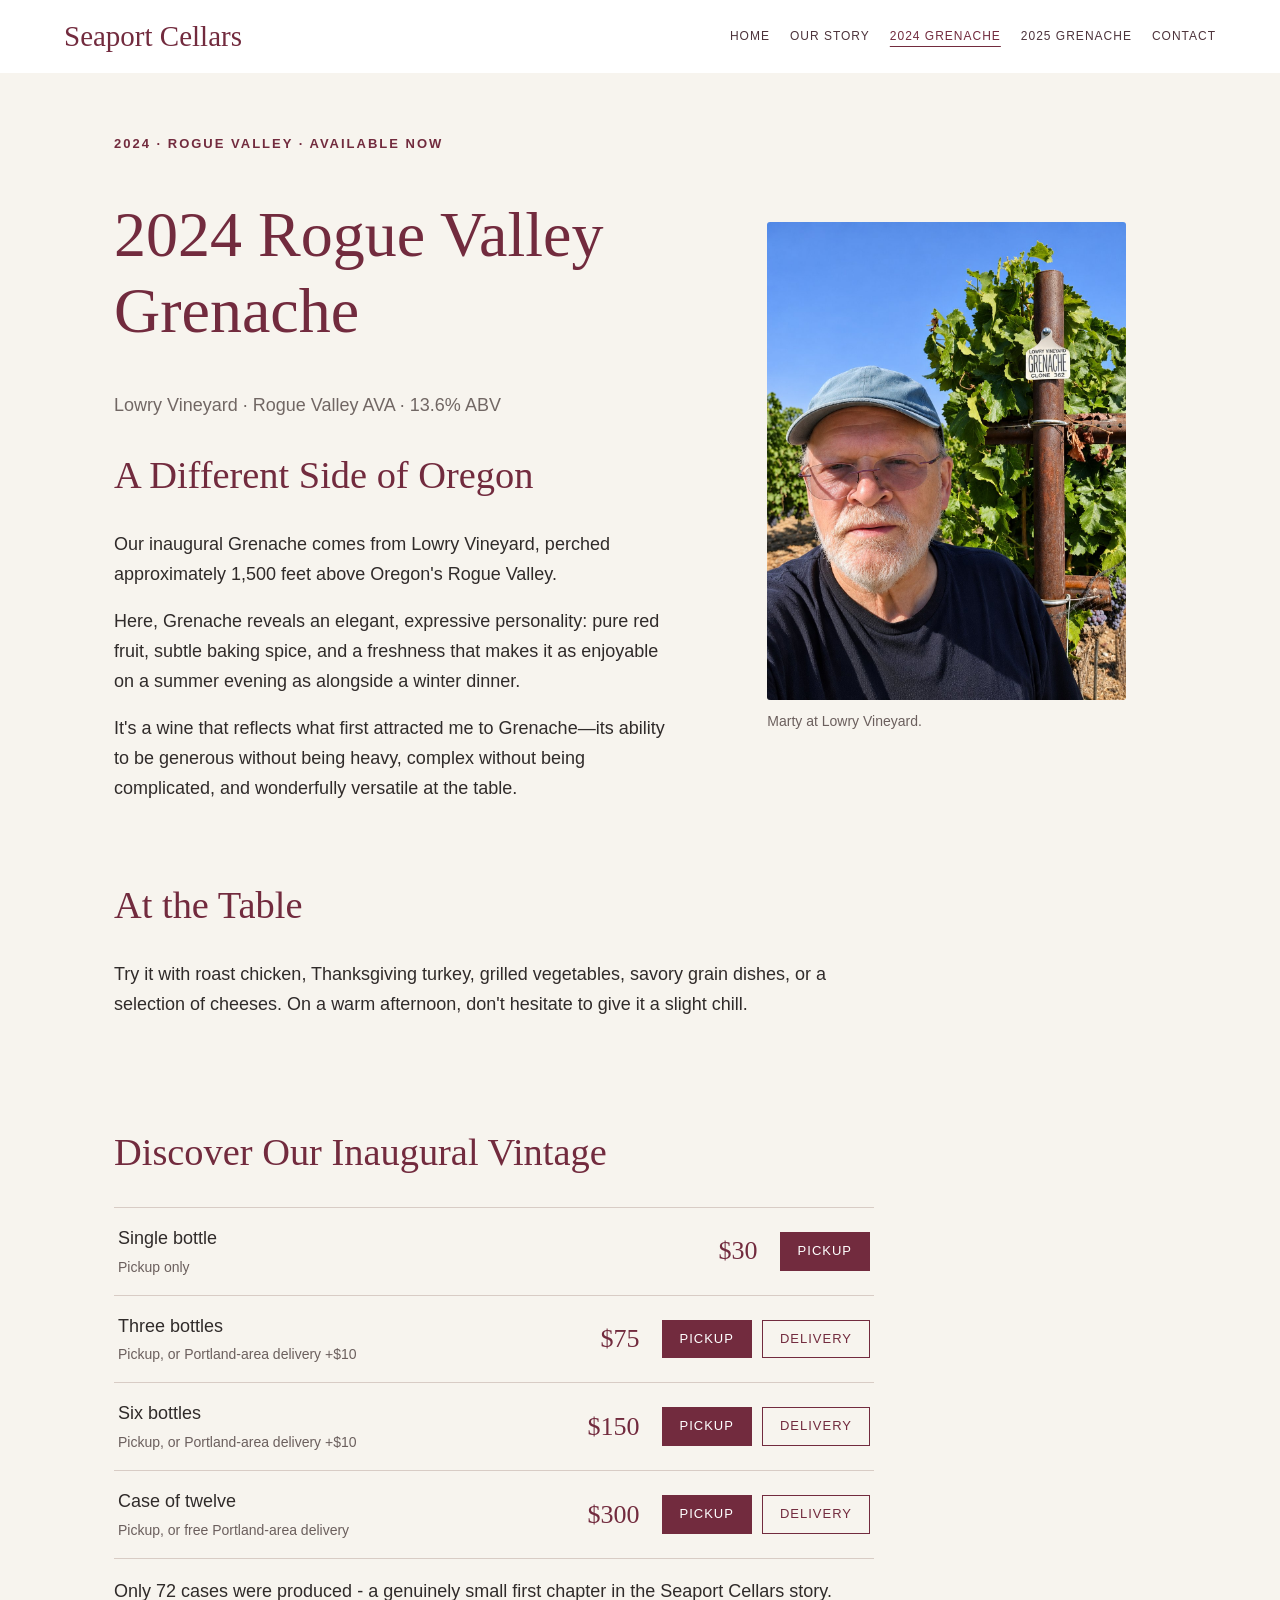
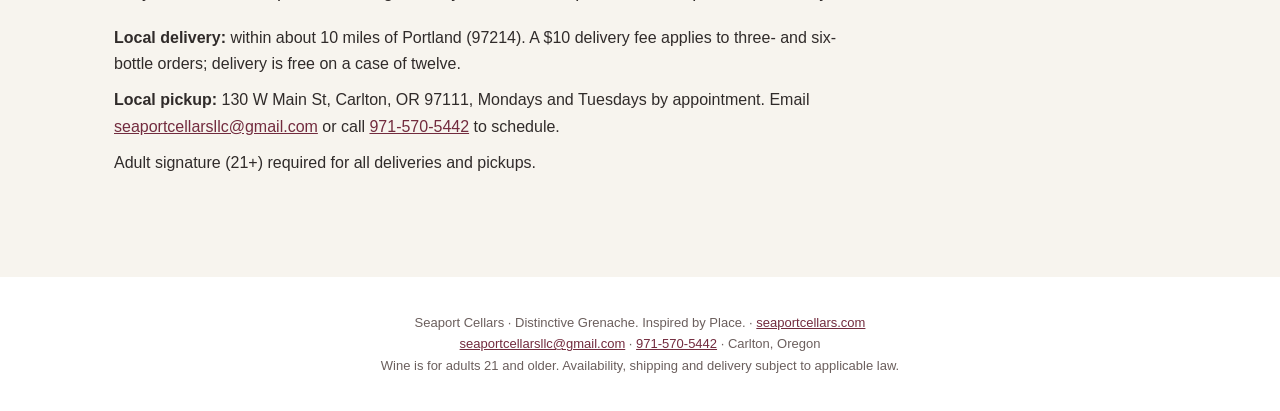
==== 2024-grenache.html @ ebc522fb "Redesign site as multi-page Grenache site with 2025 vintage page Replace the one-page Tailwind tab s" ====
<!doctype html>
<html lang="en">
<head>
  <meta charset="utf-8">
  <meta name="viewport" content="width=device-width,initial-scale=1">
  <title>2024 Rogue Valley Grenache | Seaport Cellars</title>
  <meta name="description" content="Seaport Cellars 2024 Rogue Valley Grenache from Lowry Vineyard, 1,500 feet above Oregon's Rogue Valley. Only 72 cases produced. Order for pickup in Carlton or Portland-area delivery.">
  <link rel="canonical" href="https://www.seaportcellars.com/2024-grenache.html">
  <link rel="stylesheet" href="assets/styles.css">
</head>
<body>
  <header>
    <a class="brand" href="index.html">Seaport Cellars</a>
    <nav aria-label="Main navigation">
      <a href="index.html">Home</a>
      <a href="our-story.html">Our Story</a>
      <a href="2024-grenache.html" aria-current="page">2024 Grenache</a>
      <a href="2025-grenache.html">2025 Grenache</a>
      <a href="contact.html">Contact</a>
    </nav>
  </header>

  <main class="wrap">
    <div class="split">
      <div>
        <div class="eyebrow">2024 · Rogue Valley · Available now</div>
        <h1>2024 Rogue Valley Grenache</h1>
        <p class="muted">Lowry Vineyard · Rogue Valley AVA · 13.6% ABV</p>
        <h2>A Different Side of Oregon</h2>
        <p>Our inaugural Grenache comes from Lowry Vineyard, perched approximately 1,500 feet above Oregon's Rogue Valley.</p>
        <p>Here, Grenache reveals an elegant, expressive personality: pure red fruit, subtle baking spice, and a freshness that makes it as enjoyable on a summer evening as alongside a winter dinner.</p>
        <p>It's a wine that reflects what first attracted me to Grenache—its ability to be generous without being heavy, complex without being complicated, and wonderfully versatile at the table.</p>
      </div>
      <figure>
        <img class="photo" src="assets/marty-lowry.jpg" alt="Marty at Lowry Vineyard beside the Grenache Clone 362 sign">
        <figcaption class="caption">Marty at Lowry Vineyard.</figcaption>
      </figure>
    </div>

    <section class="section">
      <h2>At the Table</h2>
      <p>Try it with roast chicken, Thanksgiving turkey, grilled vegetables, savory grain dishes, or a selection of cheeses. On a warm afternoon, don't hesitate to give it a slight chill.</p>
    </section>

    <section class="section" id="buy">
      <h2>Discover Our Inaugural Vintage</h2>

      <div class="buy">
        <div class="buy-row">
          <div class="buy-what">Single bottle<span class="fine">Pickup only</span></div>
          <div class="buy-price">$30</div>
          <div class="buy-actions">
            <button type="button" class="btn btn-sm" data-buy="single" data-mode="pickup">Pickup</button>
          </div>
        </div>
        <div class="buy-row">
          <div class="buy-what">Three bottles<span class="fine">Pickup, or Portland-area delivery +$10</span></div>
          <div class="buy-price">$75</div>
          <div class="buy-actions">
            <button type="button" class="btn btn-sm" data-buy="threepack" data-mode="pickup">Pickup</button>
            <button type="button" class="btn btn-sm btn-outline" data-buy="threepack" data-mode="delivery">Delivery</button>
          </div>
        </div>
        <div class="buy-row">
          <div class="buy-what">Six bottles<span class="fine">Pickup, or Portland-area delivery +$10</span></div>
          <div class="buy-price">$150</div>
          <div class="buy-actions">
            <button type="button" class="btn btn-sm" data-buy="sixpack" data-mode="pickup">Pickup</button>
            <button type="button" class="btn btn-sm btn-outline" data-buy="sixpack" data-mode="delivery">Delivery</button>
          </div>
        </div>
        <div class="buy-row">
          <div class="buy-what">Case of twelve<span class="fine">Pickup, or free Portland-area delivery</span></div>
          <div class="buy-price">$300</div>
          <div class="buy-actions">
            <button type="button" class="btn btn-sm" data-buy="case" data-mode="pickup">Pickup</button>
            <button type="button" class="btn btn-sm btn-outline" data-buy="case" data-mode="delivery">Delivery</button>
          </div>
        </div>
      </div>

      <p>Only 72 cases were produced - a genuinely small first chapter in the Seaport Cellars story.</p>

      <ul class="info">
        <li><strong>Local delivery:</strong> within about 10 miles of Portland (97214). A $10 delivery fee applies to three- and six-bottle orders; delivery is free on a case of twelve.</li>
        <li><strong>Local pickup:</strong> 130 W Main St, Carlton, OR 97111, Mondays and Tuesdays by appointment. Email <a href="mailto:seaportcellarsllc@gmail.com">seaportcellarsllc@gmail.com</a> or call <a href="tel:+19715705442">971-570-5442</a> to schedule.</li>
        <li>Adult signature (21+) required for all deliveries and pickups.</li>
      </ul>
    </section>
  </main>

  <footer>
    Seaport Cellars · Distinctive Grenache. Inspired by Place. · <a href="https://seaportcellars.com">seaportcellars.com</a><br>
    <a href="mailto:seaportcellarsllc@gmail.com">seaportcellarsllc@gmail.com</a> · <a href="tel:+19715705442">971-570-5442</a> · Carlton, Oregon<br>
    Wine is for adults 21 and older. Availability, shipping and delivery subject to applicable law.
  </footer>

  <script src="assets/site.js"></script>
  <script src="assets/shop.js"></script>
</body>
</html>
---- assets/styles.css ----
*{box-sizing:border-box}body{margin:0;background:#f7f4ee;color:#302b2a;font-family:Arial,Helvetica,sans-serif;line-height:1.65}header{background:#fff;padding:20px 5%;display:flex;align-items:center;justify-content:space-between;gap:18px;flex-wrap:wrap}.brand{font:29px Georgia,serif;color:#722b3e;text-decoration:none}nav{display:flex;gap:20px;flex-wrap:wrap}nav a{font-size:12px;letter-spacing:1px;color:#4d333b;text-decoration:none;text-transform:uppercase}nav a:hover{text-decoration:underline}h1,h2,h3{font-family:Georgia,serif;color:#722b3e;line-height:1.18;font-weight:normal}h1{font-size:clamp(38px,5vw,66px)}h2{font-size:clamp(27px,3vw,40px)}h3{font-size:26px}p{font-size:18px;max-width:720px}.eyebrow{font-size:13px;letter-spacing:2px;font-weight:bold;color:#722b3e;text-transform:uppercase}.wrap{max-width:1180px;margin:auto;padding:60px 5%}.split{display:grid;grid-template-columns:1.12fr .88fr;gap:55px;align-items:center}.split.reverse{grid-template-columns:.85fr 1.15fr}.photo{width:100%;height:auto;display:block;border-radius:3px}.hero-photo{height:calc(100vh - 84px);min-height:580px;object-fit:cover;object-position:center}.hero{display:grid;grid-template-columns:57% 43%;align-items:stretch;min-height:calc(100vh - 84px)}.hero .copy{padding:8vw 10%;align-self:center}.hero h1{margin:32px 0}.hero p{font-size:clamp(17px,1.6vw,23px)}.btn{display:inline-block;background:#722b3e;color:white;padding:15px 25px;text-decoration:none;letter-spacing:1px;text-transform:uppercase;font-size:13px;margin-top:15px}.btn:hover{background:#51202d}.note{font-size:12px;color:#776b68;letter-spacing:1px;margin-top:18px}.muted{color:#716764}.section{padding:30px 0}.band{background:#eee8e1;padding:35px 5%}.band-inner{max-width:1100px;margin:auto}.pricing{border-collapse:collapse;max-width:530px;width:100%;font-size:18px}.pricing td{padding:12px 8px;border-bottom:1px solid #d8ccc5}.pricing td:last-child{text-align:right}.fine{font-size:14px;color:#6b5f5d}.caption{font-size:14px;color:#6b5f5d;margin-top:10px}.callout{background:#51272d;color:white;padding:40px;border-radius:4px}.callout h2{color:white}.callout p{color:#f5e8e3}.callout .fine{color:#e5d3cf}footer{padding:35px 5%;background:#fff;color:#6b5f5d;font-size:13px;text-align:center}footer a{color:#722b3e}.textpage{max-width:800px}.textpage p{margin:0 0 21px}.cards{display:grid;grid-template-columns:1fr 1fr;gap:30px}.card{background:white;padding:20px}.card img{width:100%;height:280px;object-fit:cover}.card h3{margin-bottom:0}.card p{font-size:16px}@media(max-width:800px){.hero,.split,.split.reverse,.cards{grid-template-columns:1fr}.hero-photo{height:460px;min-height:0}.hero .copy{padding:45px 7%}.wrap{padding:40px 6%}header{padding:18px 6%}.split{gap:25px}.callout{padding:26px}}

/* ------------------------------------------------------------------
   Site additions (2026-11): checkout buttons, signup forms, dialogs,
   contact page. Marty's base styles above are unchanged.
   ------------------------------------------------------------------ */
nav a[aria-current="page"]{color:#722b3e;text-decoration:underline;text-underline-offset:6px}
.btn{border:0;cursor:pointer;font-family:inherit;line-height:1.3}
.btn-outline{background:transparent;color:#722b3e;box-shadow:inset 0 0 0 1px #722b3e}
.btn-outline:hover{background:#f1e6e1;color:#51202d}
.btn-sm{padding:11px 18px;margin-top:0}
.sr-only{position:absolute;width:1px;height:1px;padding:0;margin:-1px;overflow:hidden;clip:rect(0,0,0,0);white-space:nowrap;border:0}

/* 2024 checkout list */
.buy{max-width:760px;border-top:1px solid #d8ccc5;margin:10px 0 18px}
.buy-row{display:flex;align-items:center;gap:12px 22px;flex-wrap:wrap;padding:16px 4px;border-bottom:1px solid #d8ccc5}
.buy-what{flex:1 1 220px;font-size:18px}
.buy-what .fine{display:block;margin:2px 0 0}
.buy-price{font:26px Georgia,serif;color:#722b3e;min-width:72px;text-align:right}
.buy-actions{display:flex;gap:10px;flex-wrap:wrap}
.info{list-style:none;padding:0;margin:18px 0 0;max-width:760px}
.info li{font-size:16px;margin:0 0 10px}
main a:not(.btn){color:#722b3e}

/* mailing-list signup */
.signup{display:flex;gap:10px;flex-wrap:wrap;max-width:560px;margin:8px 0 4px}
.signup input[type=email]{flex:1 1 240px;min-width:0;padding:13px 14px;font-size:16px;border:1px solid #cbbdb6;border-radius:3px;background:#fff;color:#302b2a}
.signup .btn{margin-top:0}
.callout .signup .btn{background:#f7f4ee;color:#51272d}
.callout .signup .btn:hover{background:#fff}

/* dialogs (age check, zip check, messages) */
dialog.modal{border:0;border-radius:4px;padding:0;max-width:440px;width:calc(100% - 32px);color:#302b2a;background:#fff}
dialog.modal::backdrop{background:rgba(30,20,22,.55)}
.modal-body{padding:28px;text-align:center}
.modal-body h3{margin:0 0 12px}
.modal-body p{font-size:16px;margin:0 auto 16px}
.modal-actions{display:flex;flex-direction:column;gap:10px}
.modal-actions .btn{margin-top:0;width:100%}
.zip-input{width:100%;padding:13px;font-size:20px;letter-spacing:4px;text-align:center;border:1px solid #cbbdb6;border-radius:3px;margin-bottom:8px}
.form-error{color:#a12a34;font-size:14px}

/* contact page */
.contact-grid{display:grid;grid-template-columns:1fr 1fr;gap:40px;align-items:start}
.contact-grid .card{padding:30px}
.contact-grid h2{margin-top:0}
.contact-grid a{color:#722b3e}

@media(max-width:800px){.contact-grid{grid-template-columns:1fr;gap:25px}.buy-price{text-align:left}}
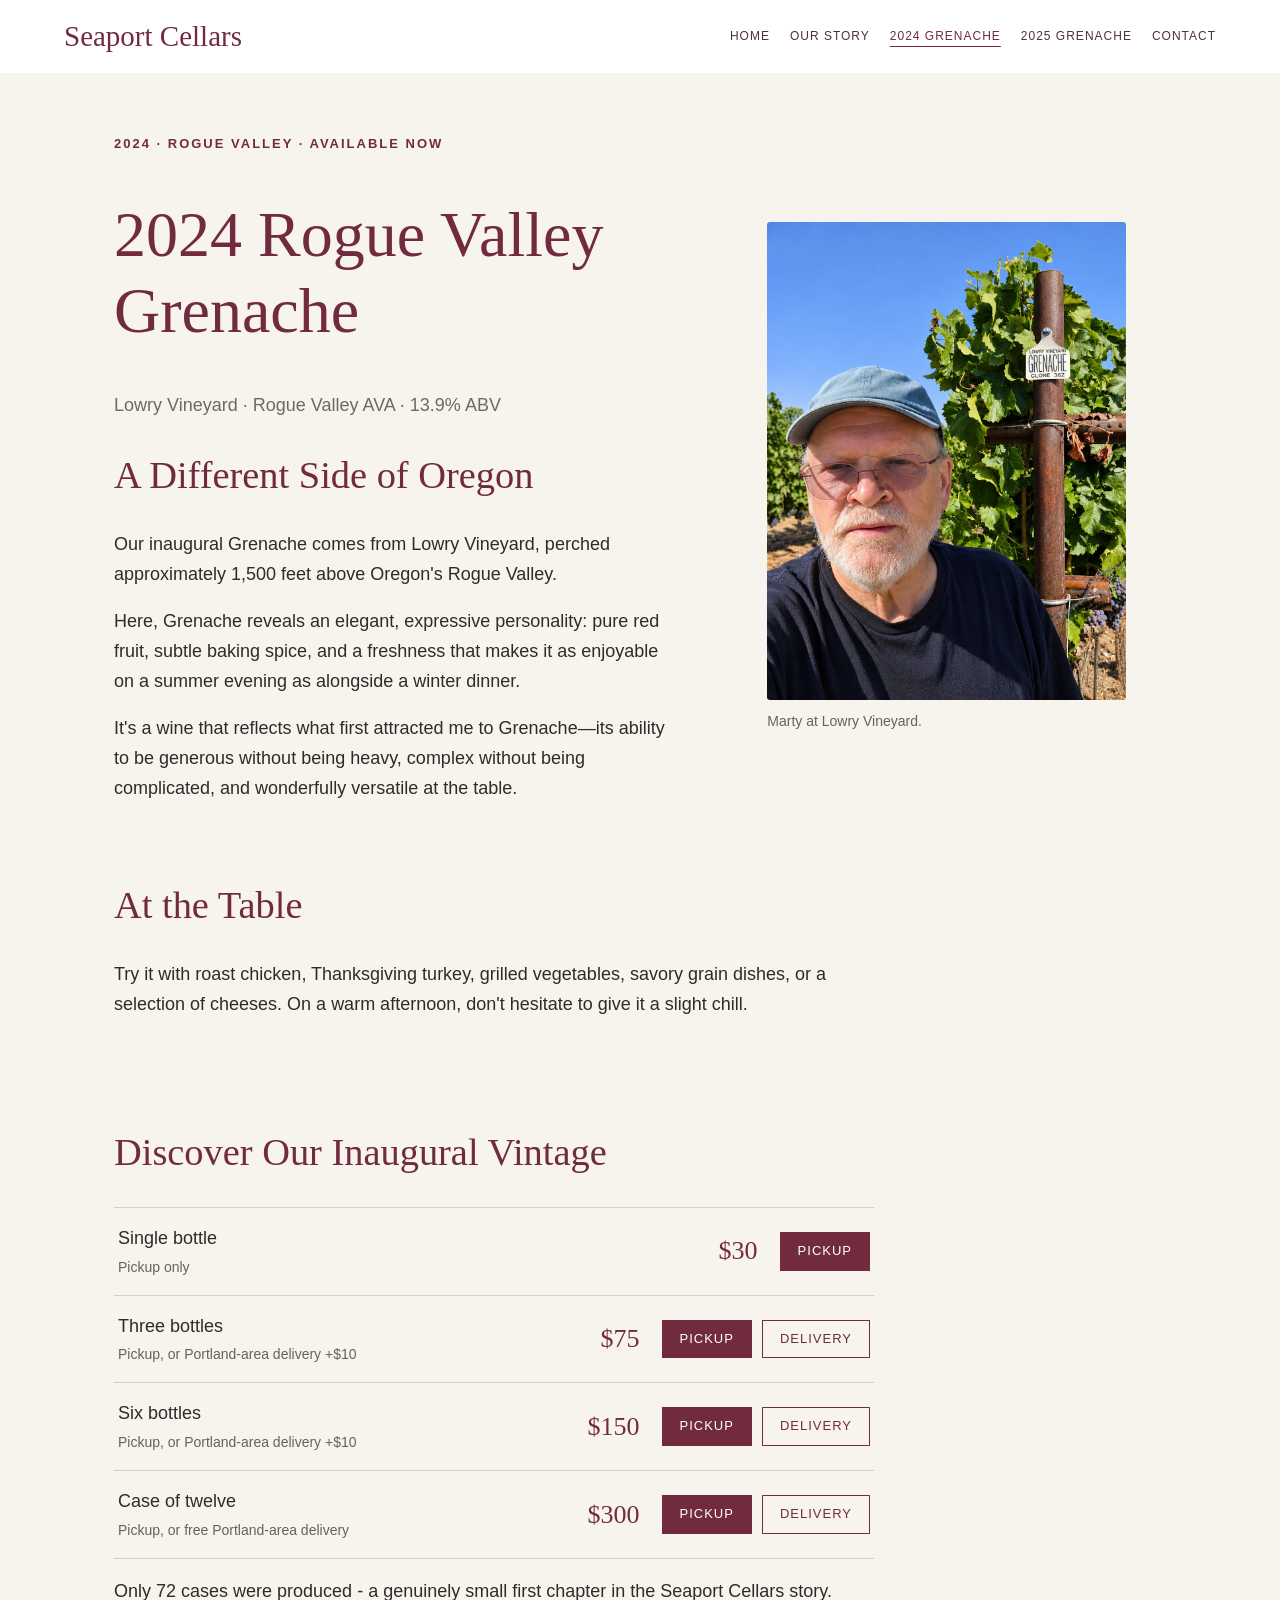
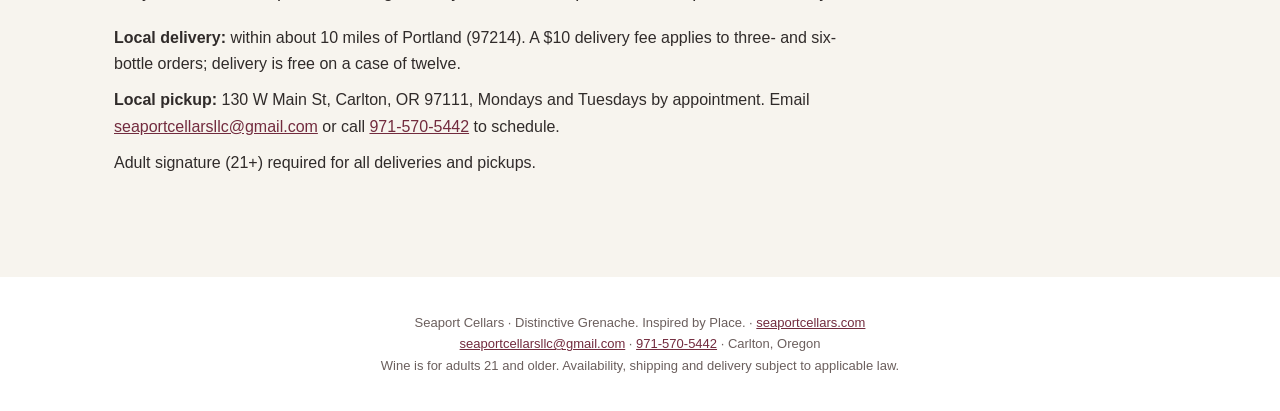
==== commit 8e96fc98: "Correct 2024 Grenache ABV to 13.9% Co-Authored-By: Claude Opus 5.5 <noreply@anthropic.com>" ====
--- a/2024-grenache.html
+++ b/2024-grenache.html
@@ -25,7 +25,7 @@
       <div>
         <div class="eyebrow">2024 · Rogue Valley · Available now</div>
         <h1>2024 Rogue Valley Grenache</h1>
-        <p class="muted">Lowry Vineyard · Rogue Valley AVA · 13.6% ABV</p>
+        <p class="muted">Lowry Vineyard · Rogue Valley AVA · 13.9% ABV</p>
         <h2>A Different Side of Oregon</h2>
         <p>Our inaugural Grenache comes from Lowry Vineyard, perched approximately 1,500 feet above Oregon's Rogue Valley.</p>
         <p>Here, Grenache reveals an elegant, expressive personality: pure red fruit, subtle baking spice, and a freshness that makes it as enjoyable on a summer evening as alongside a winter dinner.</p>
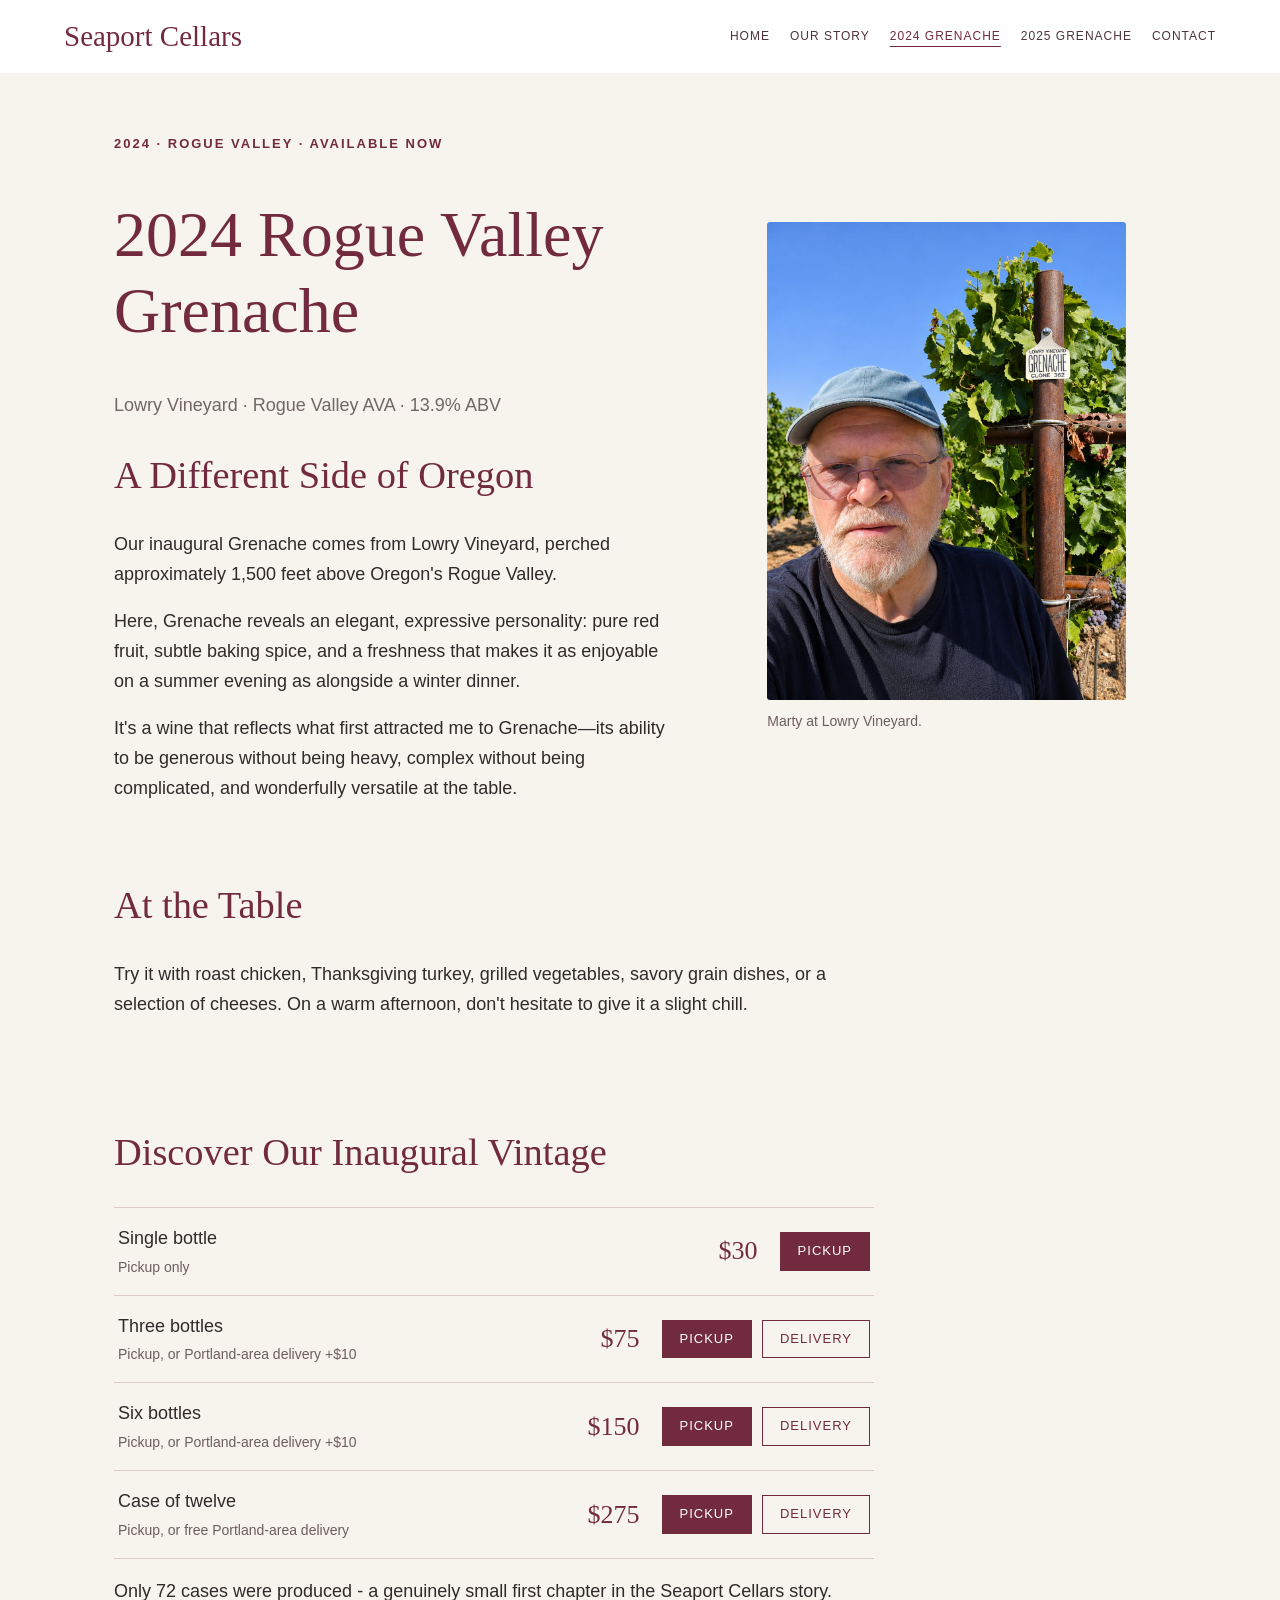
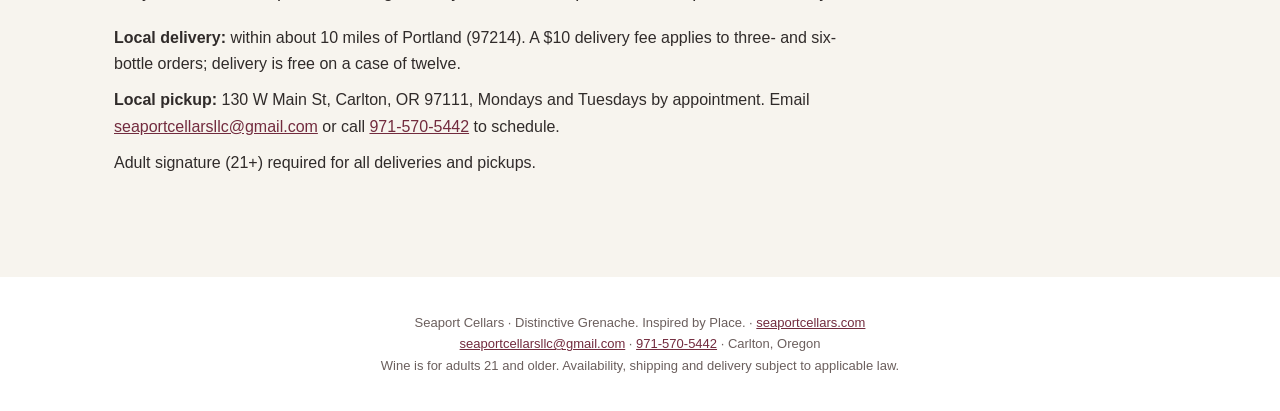
==== commit 0153e4c1: "Set the case of twelve to $275 The case Pickup and Delivery buttons on the 2024 page now open new $2" ====
--- a/2024-grenache.html
+++ b/2024-grenache.html
@@ -10,9 +10,9 @@
 </head>
 <body>
   <header>
-    <a class="brand" href="index.html">Seaport Cellars</a>
+    <a class="brand" href="/">Seaport Cellars</a>
     <nav aria-label="Main navigation">
-      <a href="index.html">Home</a>
+      <a href="/">Home</a>
       <a href="our-story.html">Our Story</a>
       <a href="2024-grenache.html" aria-current="page">2024 Grenache</a>
       <a href="2025-grenache.html">2025 Grenache</a>
@@ -71,7 +71,7 @@
         </div>
         <div class="buy-row">
           <div class="buy-what">Case of twelve<span class="fine">Pickup, or free Portland-area delivery</span></div>
-          <div class="buy-price">$300</div>
+          <div class="buy-price">$275</div>
           <div class="buy-actions">
             <button type="button" class="btn btn-sm" data-buy="case" data-mode="pickup">Pickup</button>
             <button type="button" class="btn btn-sm btn-outline" data-buy="case" data-mode="delivery">Delivery</button>
@@ -90,7 +90,7 @@
   </main>
 
   <footer>
-    Seaport Cellars · Distinctive Grenache. Inspired by Place. · <a href="https://seaportcellars.com">seaportcellars.com</a><br>
+    Seaport Cellars · Distinctive Grenache. Inspired by Place. · <a href="https://www.seaportcellars.com/">seaportcellars.com</a><br>
     <a href="mailto:seaportcellarsllc@gmail.com">seaportcellarsllc@gmail.com</a> · <a href="tel:+19715705442">971-570-5442</a> · Carlton, Oregon<br>
     Wine is for adults 21 and older. Availability, shipping and delivery subject to applicable law.
   </footer>
--- a/assets/styles.css
+++ b/assets/styles.css
@@ -22,12 +22,17 @@
 .info li{font-size:16px;margin:0 0 10px}
 main a:not(.btn){color:#722b3e}
 
-/* mailing-list signup */
-.signup{display:flex;gap:10px;flex-wrap:wrap;max-width:560px;margin:8px 0 4px}
-.signup input[type=email]{flex:1 1 240px;min-width:0;padding:13px 14px;font-size:16px;border:1px solid #cbbdb6;border-radius:3px;background:#fff;color:#302b2a}
-.signup .btn{margin-top:0}
-.callout .signup .btn{background:#f7f4ee;color:#51272d}
-.callout .signup .btn:hover{background:#fff}
+/* mailing-list signup: MailerLite embedded forms (their markup, their CSS left out) */
+.ml-signup{max-width:560px;margin:8px 0 4px}
+.ml-signup .ml-block-form{display:flex;flex-direction:column;align-items:flex-start;gap:12px;margin:0}
+.ml-signup .ml-form-formContent,.ml-signup .ml-field-group{width:100%}
+.ml-signup input[type=email]{width:100%;box-sizing:border-box;padding:13px 14px;font-size:16px;border:1px solid #cbbdb6;border-radius:3px;background:#fff;color:#302b2a}
+.ml-signup .ml-error input[type=email]{border-color:#a12a34;box-shadow:0 0 0 1px #a12a34}
+.ml-signup .ml-form-recaptcha.ml-error .g-recaptcha{outline:2px solid #a12a34;outline-offset:2px}
+.ml-signup .btn{margin-top:0}
+.ml-signup .ml-form-successContent p{margin:8px 0 4px}
+.callout .ml-signup .btn{background:#f7f4ee;color:#51272d}
+.callout .ml-signup .btn:hover{background:#fff}
 
 /* dialogs (age check, zip check, messages) */
 dialog.modal{border:0;border-radius:4px;padding:0;max-width:440px;width:calc(100% - 32px);color:#302b2a;background:#fff}
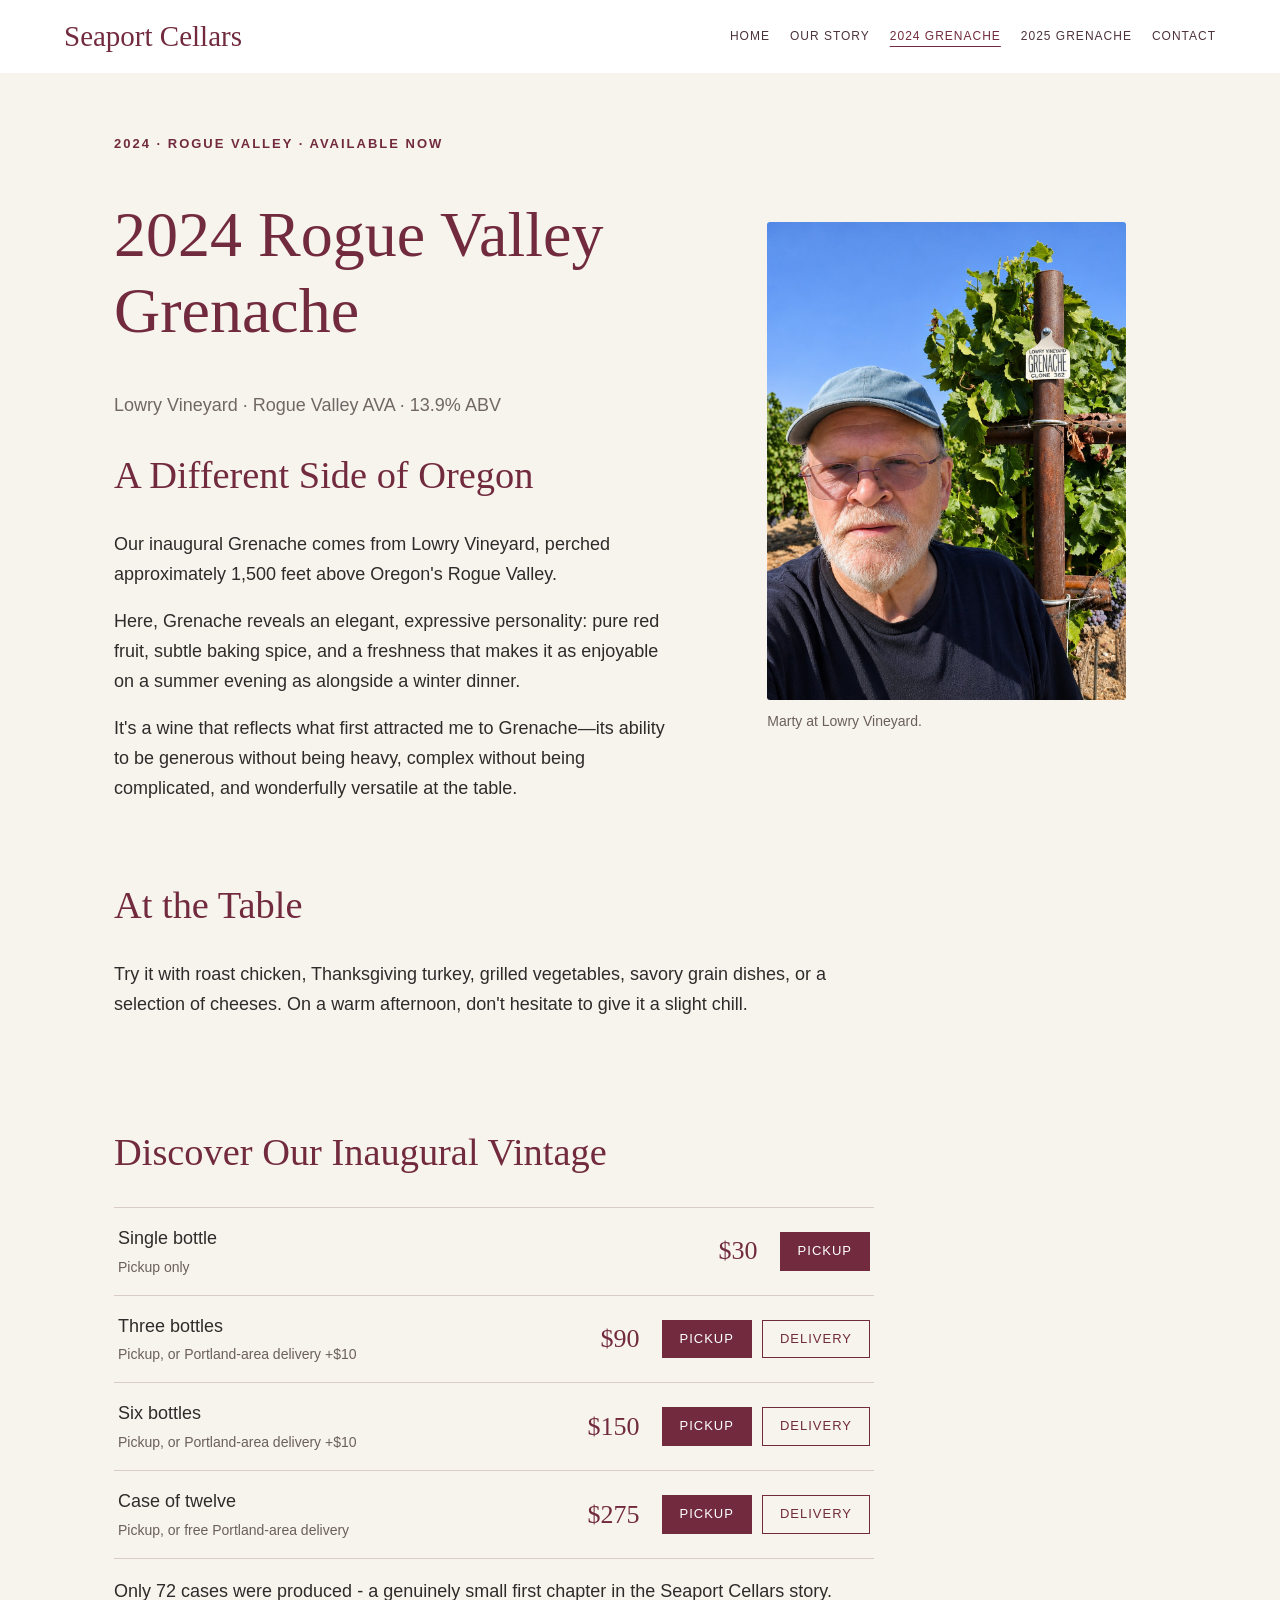
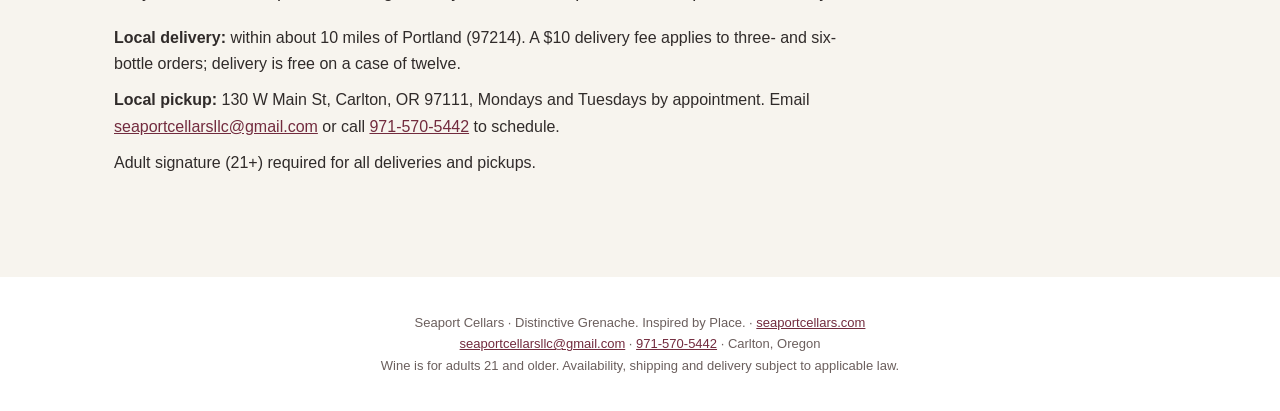
==== commit 1b7a92b4: "Set three bottles to $90 (pickup) and $100 (delivery) Co-Authored-By: Claude Opus 5.5 <noreply@anthr" ====
--- a/2024-grenache.html
+++ b/2024-grenache.html
@@ -55,7 +55,7 @@
         </div>
         <div class="buy-row">
           <div class="buy-what">Three bottles<span class="fine">Pickup, or Portland-area delivery +$10</span></div>
-          <div class="buy-price">$75</div>
+          <div class="buy-price">$90</div>
           <div class="buy-actions">
             <button type="button" class="btn btn-sm" data-buy="threepack" data-mode="pickup">Pickup</button>
             <button type="button" class="btn btn-sm btn-outline" data-buy="threepack" data-mode="delivery">Delivery</button>
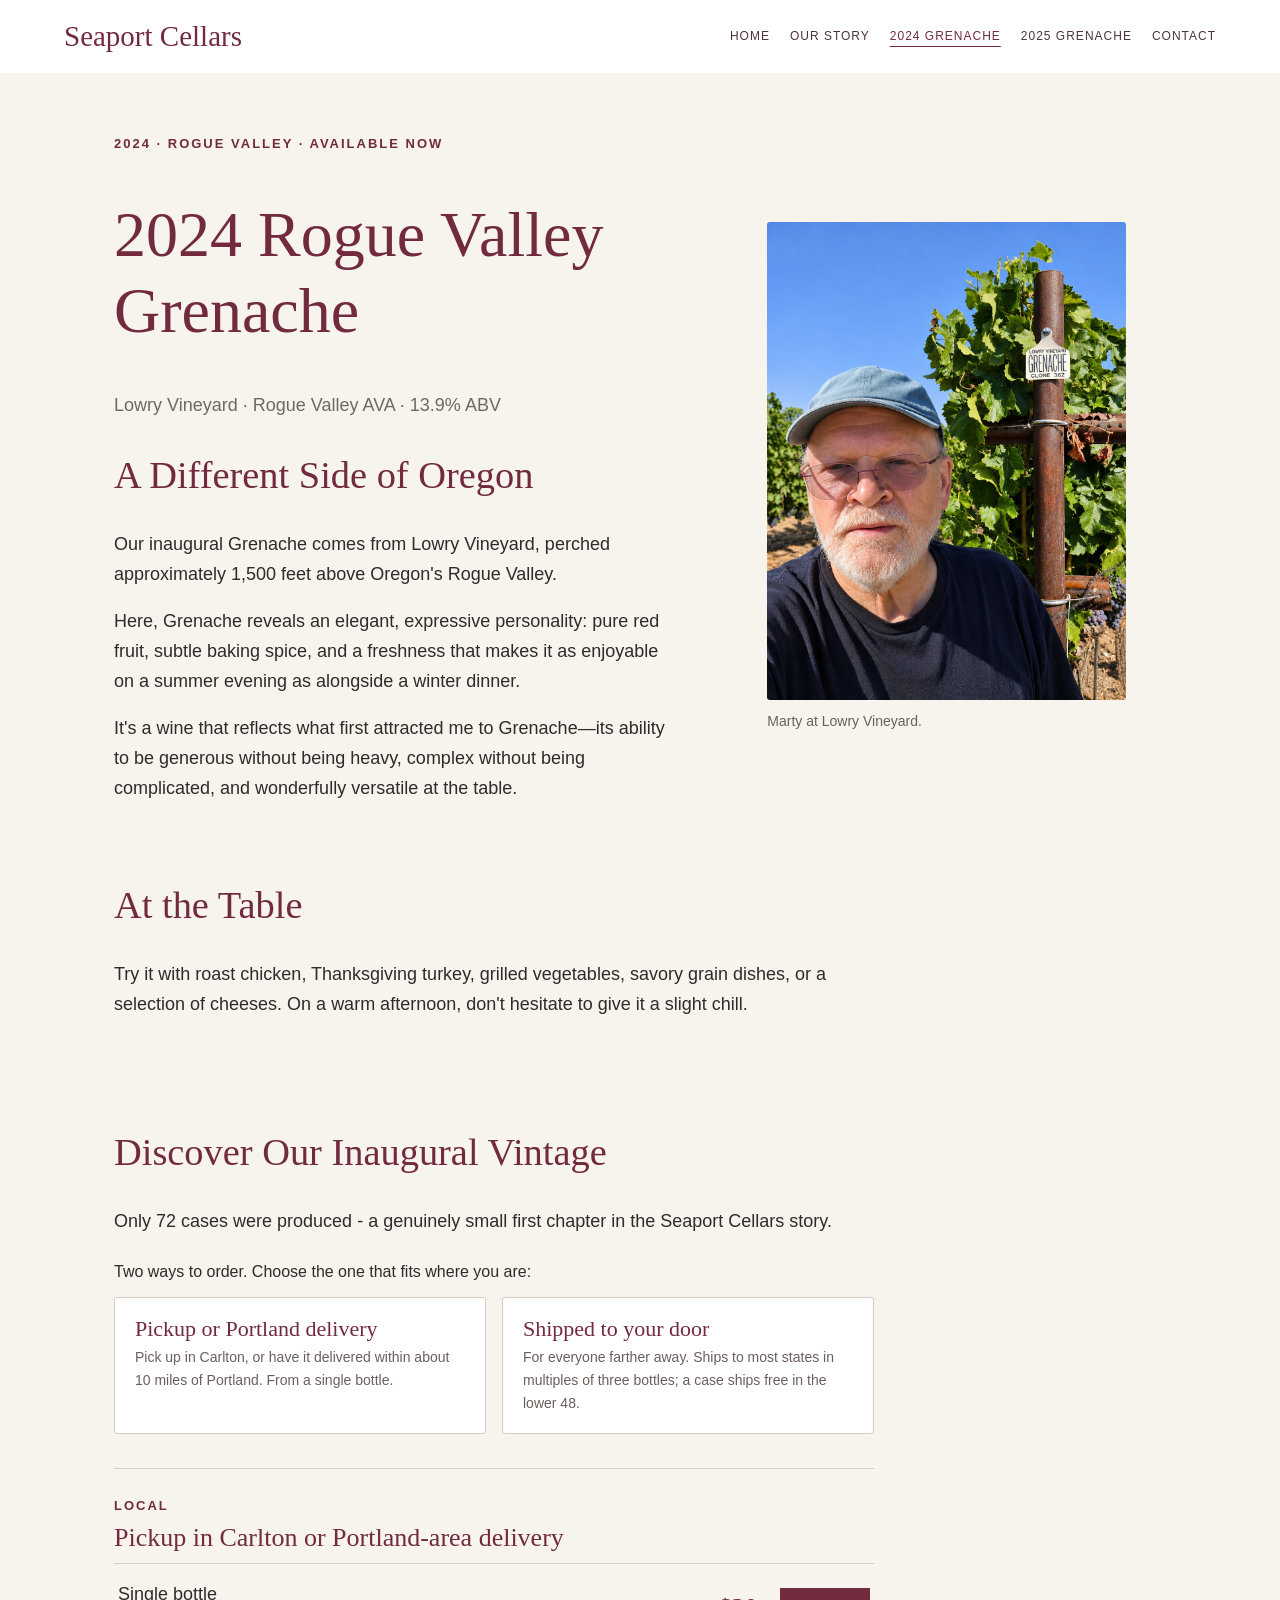
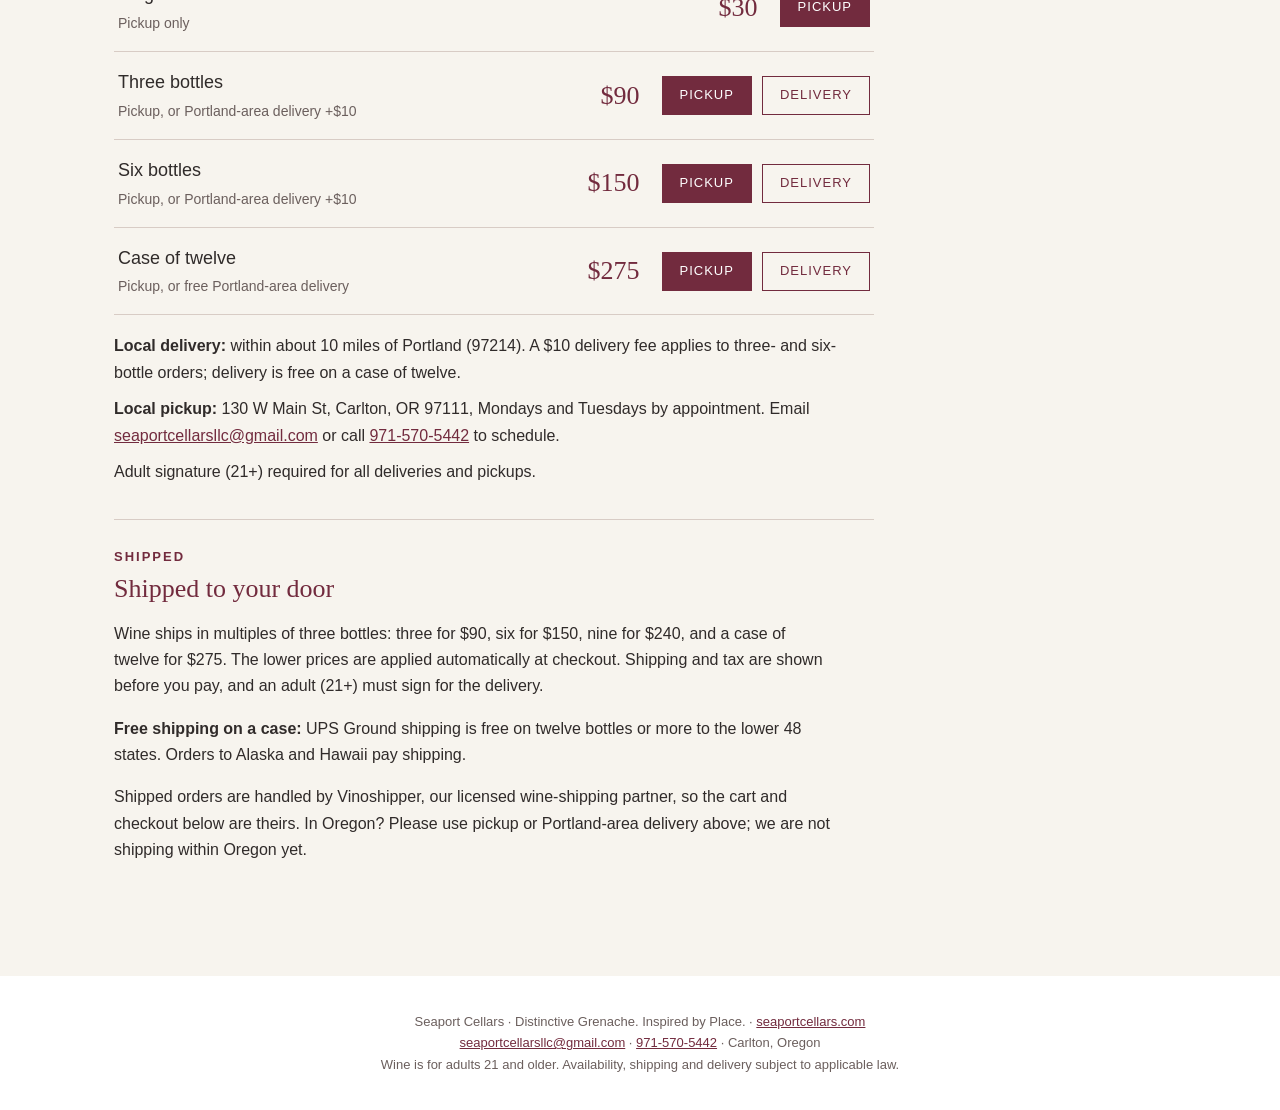
==== commit 0a8b67af: "Add shipped orders to the 2024 Grenache page The buy section now offers two ways to order: the exist" ====
--- a/2024-grenache.html
+++ b/2024-grenache.html
@@ -4,7 +4,7 @@
   <meta charset="utf-8">
   <meta name="viewport" content="width=device-width,initial-scale=1">
   <title>2024 Rogue Valley Grenache | Seaport Cellars</title>
-  <meta name="description" content="Seaport Cellars 2024 Rogue Valley Grenache from Lowry Vineyard, 1,500 feet above Oregon's Rogue Valley. Only 72 cases produced. Order for pickup in Carlton or Portland-area delivery.">
+  <meta name="description" content="Seaport Cellars 2024 Rogue Valley Grenache from Lowry Vineyard, 1,500 feet above Oregon's Rogue Valley. Only 72 cases produced. Order for pickup in Carlton, Portland-area delivery, or shipping.">
   <link rel="canonical" href="https://www.seaportcellars.com/2024-grenache.html">
   <link rel="stylesheet" href="assets/styles.css">
 </head>
@@ -44,6 +44,23 @@
 
     <section class="section" id="buy">
       <h2>Discover Our Inaugural Vintage</h2>
+      <p>Only 72 cases were produced - a genuinely small first chapter in the Seaport Cellars story.</p>
+
+      <p class="ways-lead">Two ways to order. Choose the one that fits where you are:</p>
+      <div class="ways">
+        <a class="way" href="#local">
+          <span class="way-title">Pickup or Portland delivery</span>
+          <span class="fine">Pick up in Carlton, or have it delivered within about 10 miles of Portland. From a single bottle.</span>
+        </a>
+        <a class="way" href="#ship">
+          <span class="way-title">Shipped to your door</span>
+          <span class="fine">For everyone farther away. Ships to most states in multiples of three bottles; a case ships free in the lower 48.</span>
+        </a>
+      </div>
+
+      <div class="order-block" id="local">
+      <div class="eyebrow">Local</div>
+      <h3>Pickup in Carlton or Portland-area delivery</h3>
 
       <div class="buy">
         <div class="buy-row">
@@ -79,13 +96,24 @@
         </div>
       </div>
 
-      <p>Only 72 cases were produced - a genuinely small first chapter in the Seaport Cellars story.</p>
-
       <ul class="info">
         <li><strong>Local delivery:</strong> within about 10 miles of Portland (97214). A $10 delivery fee applies to three- and six-bottle orders; delivery is free on a case of twelve.</li>
         <li><strong>Local pickup:</strong> 130 W Main St, Carlton, OR 97111, Mondays and Tuesdays by appointment. Email <a href="mailto:seaportcellarsllc@gmail.com">seaportcellarsllc@gmail.com</a> or call <a href="tel:+19715705442">971-570-5442</a> to schedule.</li>
         <li>Adult signature (21+) required for all deliveries and pickups.</li>
       </ul>
+      </div>
+
+      <div class="order-block ship" id="ship">
+        <div class="eyebrow">Shipped</div>
+        <h3>Shipped to your door</h3>
+        <p>Wine ships in multiples of three bottles: three for $90, six for $150, nine for $240, and a case of twelve for $275. The lower prices are applied automatically at checkout. Shipping and tax are shown before you pay, and an adult (21+) must sign for the delivery.</p>
+        <p><strong>Free shipping on a case:</strong> UPS Ground shipping is free on twelve bottles or more to the lower 48 states. Orders to Alaska and Hawaii pay shipping.</p>
+        <p>Shipped orders are handled by Vinoshipper, our licensed wine-shipping partner, so the cart and checkout below are theirs. In Oregon? Please use pickup or Portland-area delivery above; we are not shipping within Oregon yet.</p>
+        <div class="ship-cart">
+          <div class="vs-add-to-cart" data-vs-product-id="206753" data-vs-product-units="Bottles"></div>
+        </div>
+        <div class="vs-available"></div>
+      </div>
     </section>
   </main>
 
@@ -97,5 +125,13 @@
 
   <script src="assets/site.js"></script>
   <script src="assets/shop.js"></script>
+  <!-- Vinoshipper Injector v4: shipped orders (cart + Add to Cart + Available In).
+       6166 is Seaport's public Vinoshipper Account ID; no keys involved. -->
+  <script>
+    window.document.addEventListener('vinoshipper:loaded', function () {
+      window.Vinoshipper.init(6166, {});
+    }, false);
+  </script>
+  <script src="https://vinoshipper.com/injector/index.js"></script>
 </body>
 </html>
--- a/assets/styles.css
+++ b/assets/styles.css
@@ -21,6 +21,23 @@
 .info{list-style:none;padding:0;margin:18px 0 0;max-width:760px}
 .info li{font-size:16px;margin:0 0 10px}
 main a:not(.btn){color:#722b3e}
+/* 2024 page: two ways to order. .ways = the chooser, .order-block = each way
+   (#local: Stripe buttons, #ship: Vinoshipper cart) */
+.ways-lead{font-size:16px;margin:22px 0 0}
+.ways{display:grid;grid-template-columns:1fr 1fr;gap:16px;max-width:760px;margin:12px 0 0}
+.ways .way{display:block;background:#fff;border:1px solid #d8ccc5;border-radius:3px;padding:18px 20px;text-decoration:none;color:#302b2a}
+.ways .way:hover,.ways .way:focus-visible{border-color:#722b3e}
+.way-title{display:block;font:22px Georgia,serif;color:#722b3e;margin:0 0 4px}
+.way .fine{display:block}
+.order-block{max-width:760px;margin:34px 0 0;padding:26px 0 0;border-top:1px solid #d8ccc5;scroll-margin-top:16px}
+.order-block h3{margin:6px 0 10px}
+.order-block>p{font-size:16px}
+/* shipped orders: Vinoshipper Injector components render inside .ship */
+.ship-cart{max-width:360px;margin:16px 0 22px}
+/* Vinoshipper colors via their documented CSS variables (no simple theme set) */
+.ship .vs-add-to-cart{--vs-atc-button-color:#fff;--vs-atc-button-background-color:#722b3e;--vs-atc-button-border-color:#722b3e;--vs-atc-button-hover-color:#fff;--vs-atc-button-hover-background-color:#51202d;--vs-atc-button-hover-border-color:#51202d}
+.ship .vs-available{--vs-header-font-family:Georgia,serif;--vs-badge-color:#51202d;--vs-badge-background-color:#f1e6e1}
+body .vs-cart{--vs-cart-link-color:#722b3e;--vs-cart-link-hover-color:#51202d;--vs-cart-actions-checkout-background-color:#722b3e;--vs-cart-actions-checkout-border-color:#722b3e;--vs-cart-actions-checkout-hover-background-color:#51202d;--vs-cart-actions-checkout-hover-border-color:#51202d;--vs-cart-actions-checkout-hover-outline:1px solid #722b3e;--vs-cart-actions-checkout-hover-box-shadow:0 0 4px #722b3e;--vs-cart-actions-checkout-active-background-color:#51202d;--vs-cart-actions-checkout-active-border-color:#51202d;--vs-cart-actions-checkout-active-outline:1px solid #722b3e;--vs-cart-actions-checkout-active-box-shadow:0 0 4px #722b3e}
 
 /* mailing-list signup: MailerLite embedded forms (their markup, their CSS left out) */
 .ml-signup{max-width:560px;margin:8px 0 4px}
@@ -51,4 +68,4 @@
 .contact-grid h2{margin-top:0}
 .contact-grid a{color:#722b3e}
 
-@media(max-width:800px){.contact-grid{grid-template-columns:1fr;gap:25px}.buy-price{text-align:left}}
+@media(max-width:800px){.contact-grid{grid-template-columns:1fr;gap:25px}.buy-price{text-align:left}.ways{grid-template-columns:1fr}}
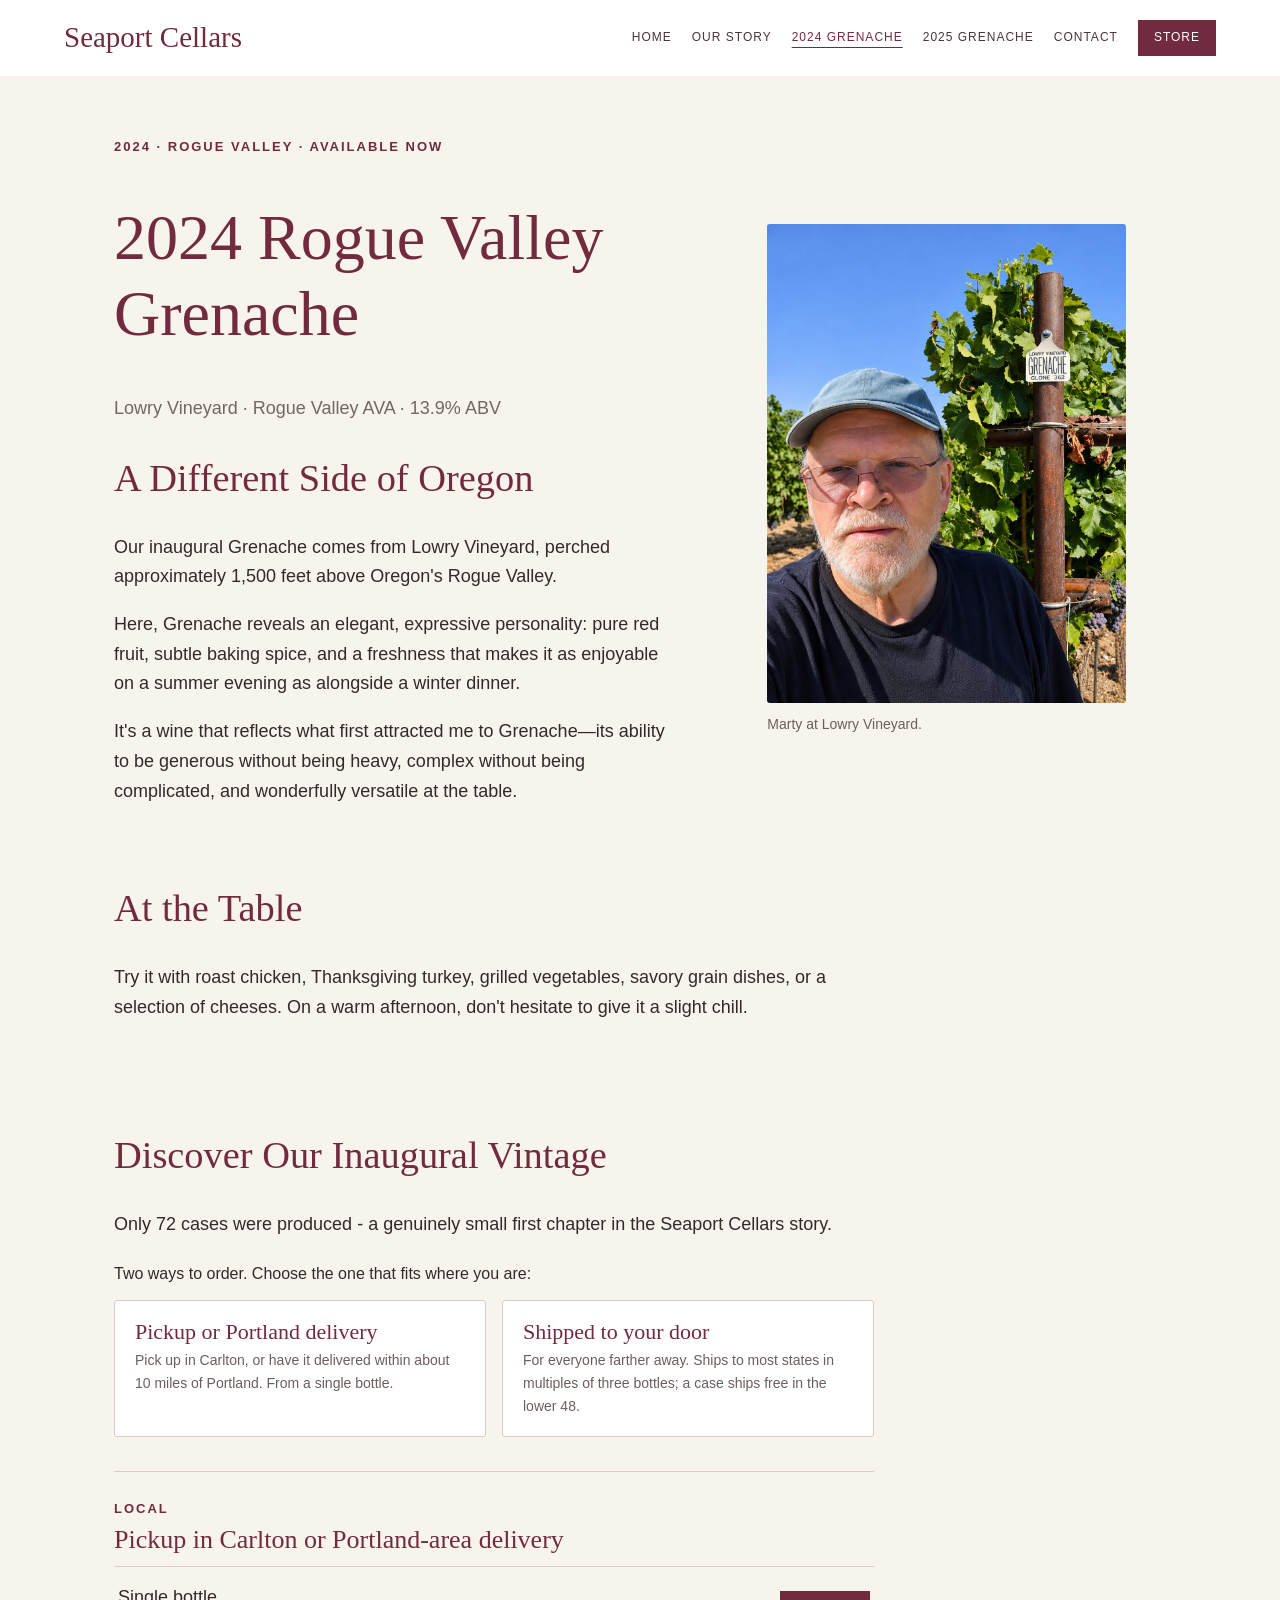
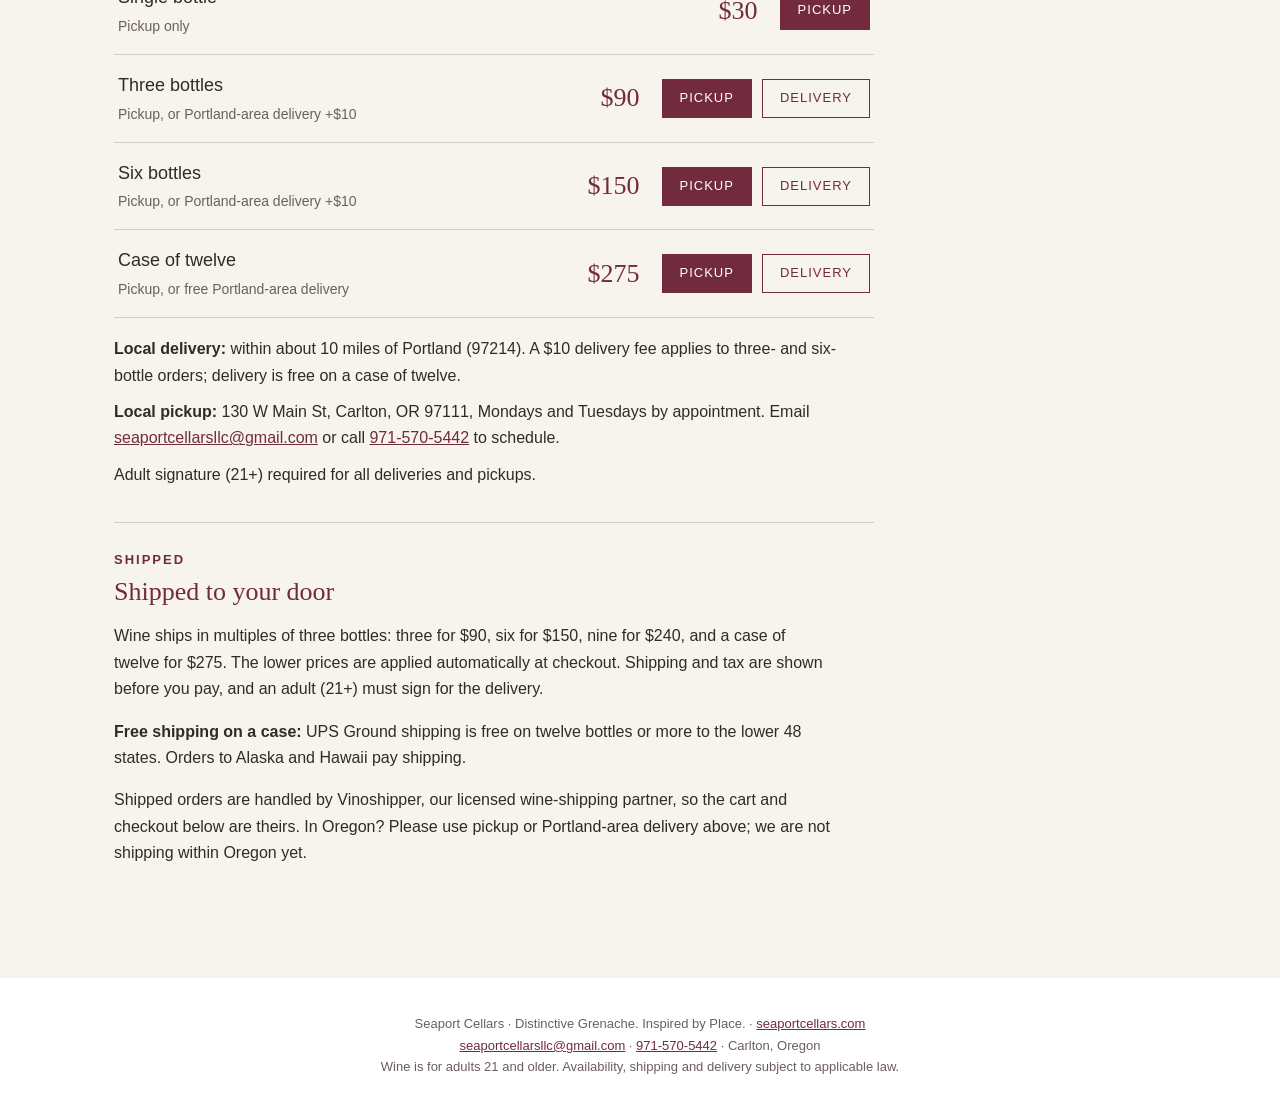
==== commit 04413e52: "Add a Store button to the site menu A wine-red "Store" button at the end of the menu on every page j" ====
--- a/2024-grenache.html
+++ b/2024-grenache.html
@@ -17,6 +17,7 @@
       <a href="2024-grenache.html" aria-current="page">2024 Grenache</a>
       <a href="2025-grenache.html">2025 Grenache</a>
       <a href="contact.html">Contact</a>
+      <a class="nav-cta" href="2024-grenache.html#buy">Store</a>
     </nav>
   </header>
 
--- a/assets/styles.css
+++ b/assets/styles.css
@@ -5,6 +5,9 @@
    contact page. Marty's base styles above are unchanged.
    ------------------------------------------------------------------ */
 nav a[aria-current="page"]{color:#722b3e;text-decoration:underline;text-underline-offset:6px}
+nav{align-items:center}
+nav a.nav-cta{background:#722b3e;color:#fff;padding:8px 16px}
+nav a.nav-cta:hover{background:#51202d;text-decoration:none}
 .btn{border:0;cursor:pointer;font-family:inherit;line-height:1.3}
 .btn-outline{background:transparent;color:#722b3e;box-shadow:inset 0 0 0 1px #722b3e}
 .btn-outline:hover{background:#f1e6e1;color:#51202d}
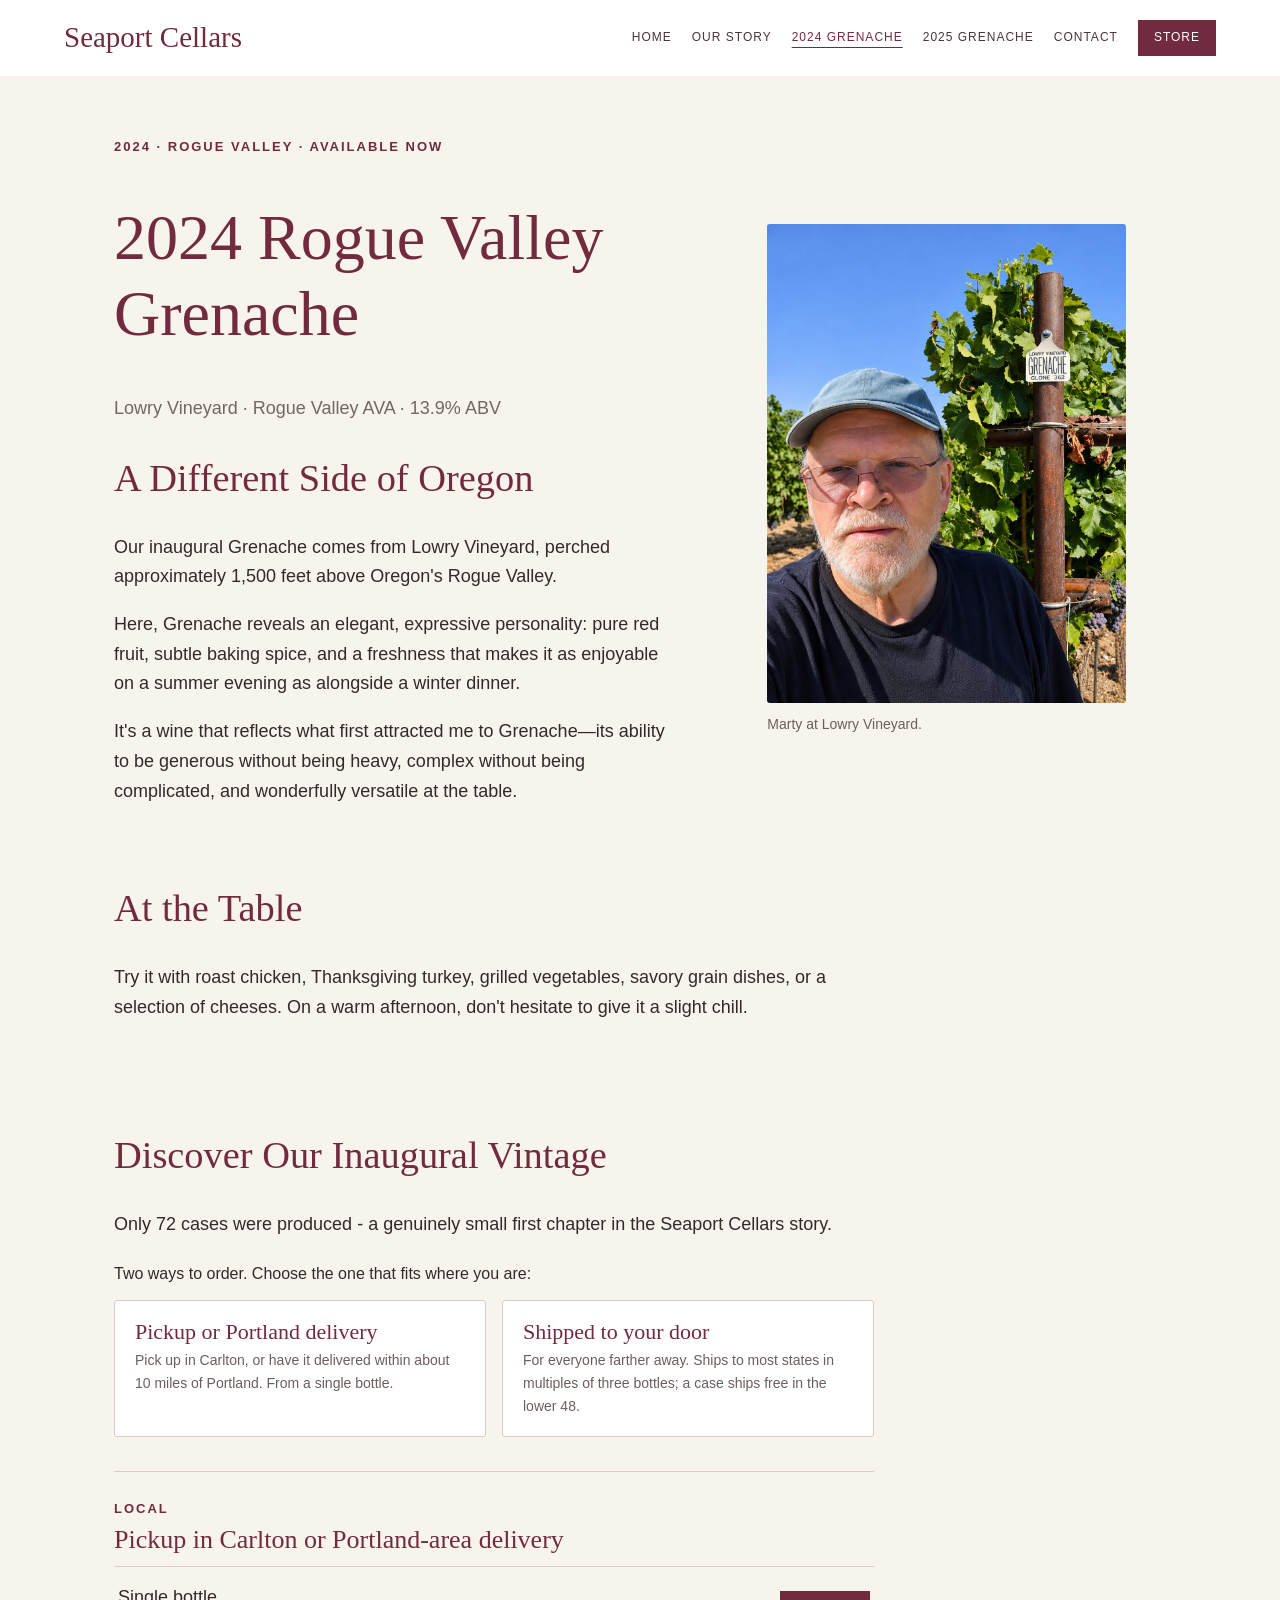
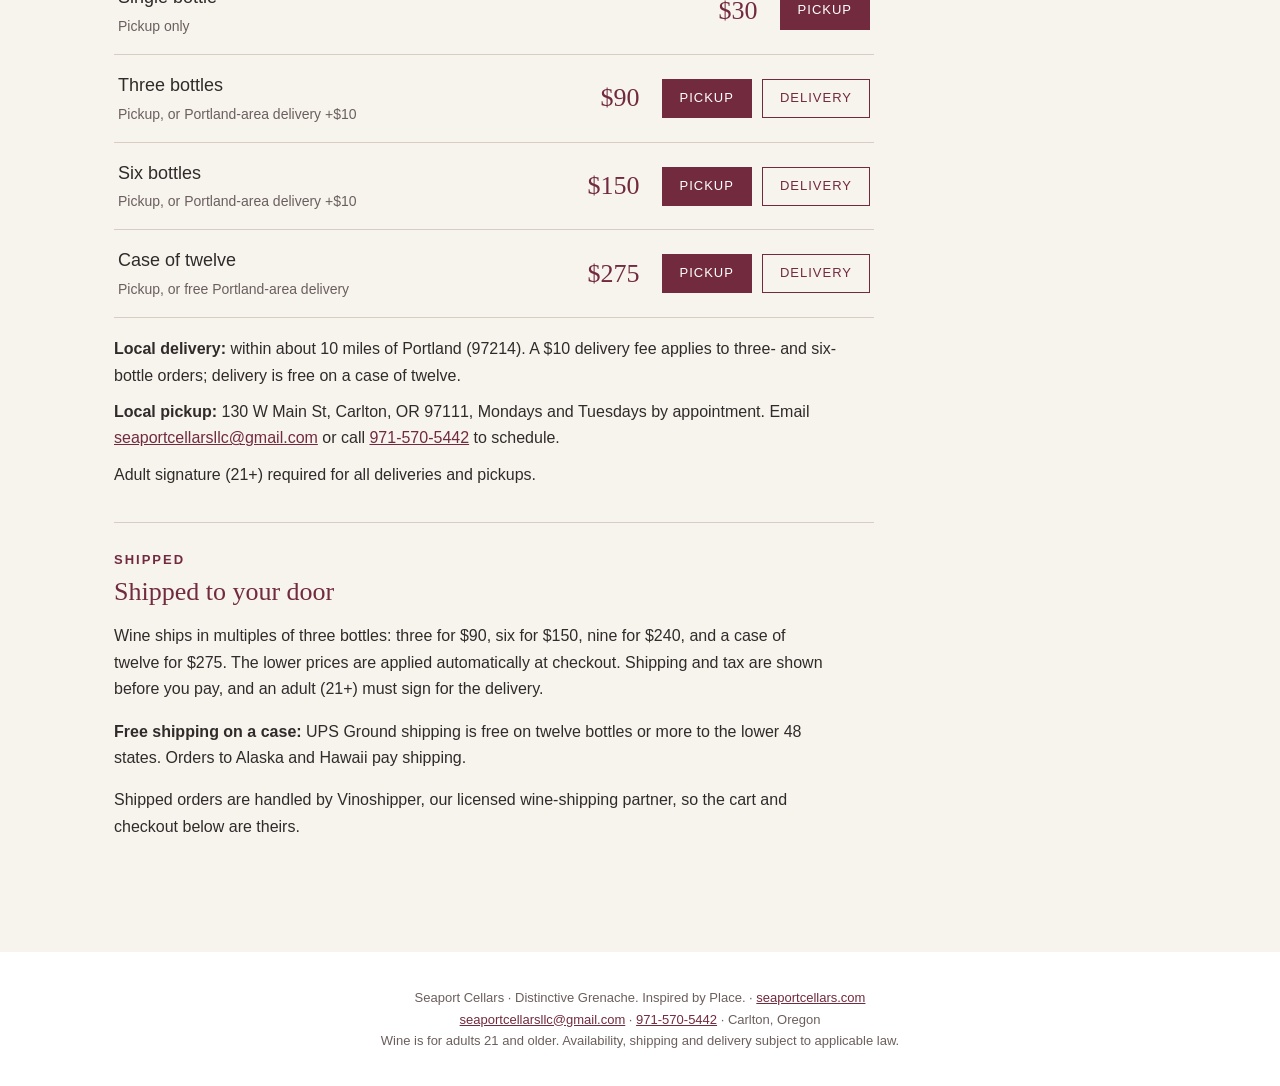
==== commit e42cdd8f: "Remove the "not shipping within Oregon" note Vinoshipper has Oregon back on, and Oregon is in the pa" ====
--- a/2024-grenache.html
+++ b/2024-grenache.html
@@ -109,7 +109,7 @@
         <h3>Shipped to your door</h3>
         <p>Wine ships in multiples of three bottles: three for $90, six for $150, nine for $240, and a case of twelve for $275. The lower prices are applied automatically at checkout. Shipping and tax are shown before you pay, and an adult (21+) must sign for the delivery.</p>
         <p><strong>Free shipping on a case:</strong> UPS Ground shipping is free on twelve bottles or more to the lower 48 states. Orders to Alaska and Hawaii pay shipping.</p>
-        <p>Shipped orders are handled by Vinoshipper, our licensed wine-shipping partner, so the cart and checkout below are theirs. In Oregon? Please use pickup or Portland-area delivery above; we are not shipping within Oregon yet.</p>
+        <p>Shipped orders are handled by Vinoshipper, our licensed wine-shipping partner, so the cart and checkout below are theirs.</p>
         <div class="ship-cart">
           <div class="vs-add-to-cart" data-vs-product-id="206753" data-vs-product-units="Bottles"></div>
         </div>
